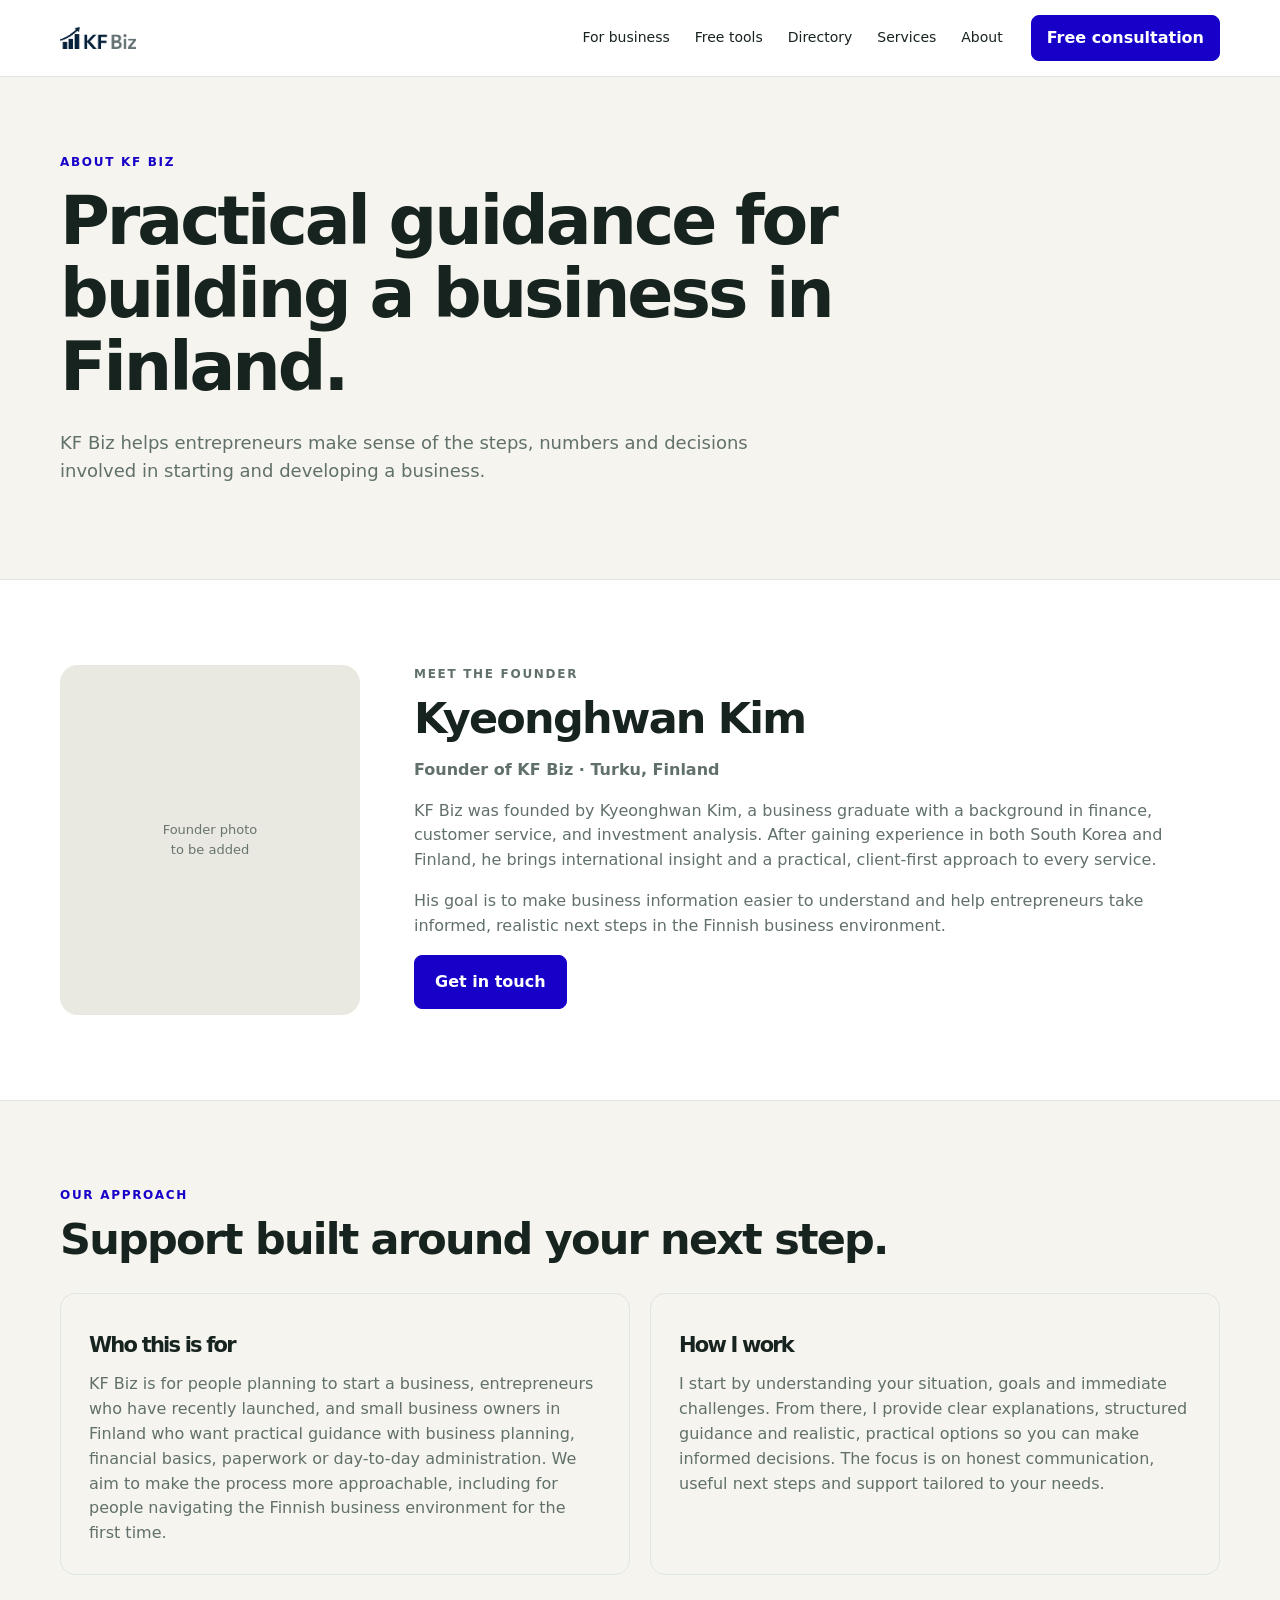
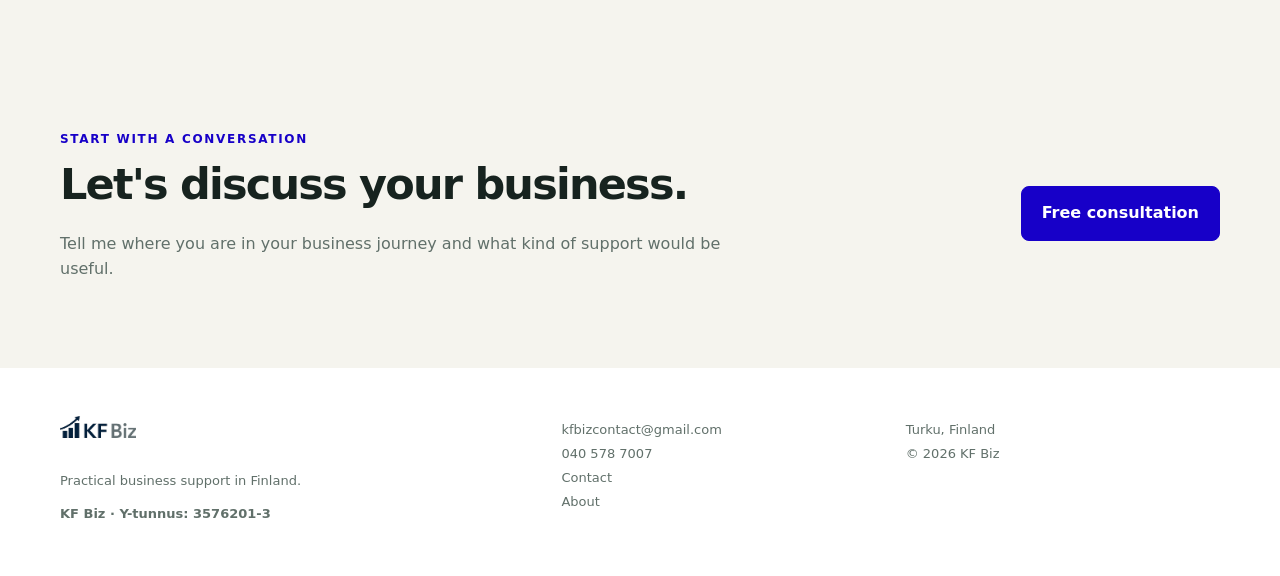
==== about.html @ 29cddc16 "Add KF Biz About page" ====
<!doctype html>
<html lang="en">
<head>
<meta charset="utf-8">
<meta name="viewport" content="width=device-width,initial-scale=1">
<title>About KF Biz — Business support in Finland</title>
<meta name="description" content="Meet Kyeonghwan Kim, founder of KF Biz, and learn about our practical approach to business support in Finland.">
<link rel="stylesheet" href="assets/styles.css">
<link rel="manifest" href="/manifest.webmanifest">
<meta name="theme-color" content="#1f2937">
<style>
.about-hero{background:var(--cream);padding:76px 0}.about-hero h1{font-size:clamp(42px,6vw,68px);letter-spacing:-3px;max-width:800px}.about-hero p:not(.eyebrow){font-size:18px;color:var(--muted);max-width:720px}.founder-grid{display:grid;grid-template-columns:300px 1fr;gap:54px;align-items:start}.portrait-placeholder{min-height:350px;border-radius:18px;background:#e9e8e1;display:flex;align-items:center;justify-content:center;color:#69746f;font-size:13px;text-align:center;padding:20px}.founder-copy h2{margin-bottom:12px}.founder-copy p{color:var(--muted)}.about-cards{display:grid;grid-template-columns:1fr 1fr;gap:20px;margin-top:30px}.about-card{padding:28px;border:1px solid var(--line);border-radius:15px}.about-card p{color:var(--muted);margin-bottom:0}.about-footer-id{font-weight:700;color:var(--ink)}@media(max-width:700px){.founder-grid,.about-cards{grid-template-columns:1fr}.portrait-placeholder{min-height:260px}.about-hero{padding:58px 0}}
</style>
</head>
<body>
<header class="site-header"><div class="container nav"><a class="brand" href="index.html" aria-label="KF Biz"><img src="assets/images/kf-biz-logo.png" alt="KF Biz"></a><nav aria-label="Main navigation"><a href="index.html#paths">For business</a><a href="tools/vat-calculator.html">Free tools</a><a href="index.html#directory">Directory</a><a href="index.html#services">Services</a><a href="about.html" aria-current="page">About</a></nav><a class="button button-small" href="contact.html">Free consultation</a></div></header>
<main>
<section class="about-hero"><div class="container"><p class="eyebrow">About KF Biz</p><h1>Practical guidance for building a business in Finland.</h1><p>KF Biz helps entrepreneurs make sense of the steps, numbers and decisions involved in starting and developing a business.</p></div></section>
<section class="section"><div class="container founder-grid"><div class="portrait-placeholder" role="img" aria-label="Founder photo to be added">Founder photo<br>to be added</div><div class="founder-copy"><p class="eyebrow">Meet the founder</p><h2>Kyeonghwan Kim</h2><p><strong>Founder of KF Biz · Turku, Finland</strong></p><p>KF Biz was founded by Kyeonghwan Kim, a business graduate with a background in finance, customer service, and investment analysis. After gaining experience in both South Korea and Finland, he brings international insight and a practical, client-first approach to every service.</p><p>His goal is to make business information easier to understand and help entrepreneurs take informed, realistic next steps in the Finnish business environment.</p><a class="button" href="contact.html">Get in touch</a></div></div></section>
<section class="section muted"><div class="container"><p class="eyebrow">Our approach</p><h2>Support built around your next step.</h2><div class="about-cards"><article class="about-card"><h3>Who this is for</h3><p>KF Biz is for people planning to start a business, entrepreneurs who have recently launched, and small business owners in Finland who want practical guidance with business planning, financial basics, paperwork or day-to-day administration. We aim to make the process more approachable, including for people navigating the Finnish business environment for the first time.</p></article><article class="about-card"><h3>How I work</h3><p>I start by understanding your situation, goals and immediate challenges. From there, I provide clear explanations, structured guidance and realistic, practical options so you can make informed decisions. The focus is on honest communication, useful next steps and support tailored to your needs.</p></article></div></div></section>
<section class="cta-section"><div class="container cta"><div><p class="eyebrow">Start with a conversation</p><h2>Let's discuss your business.</h2><p>Tell me where you are in your business journey and what kind of support would be useful.</p></div><a class="button" href="contact.html">Free consultation</a></div></section>
</main>
<footer><div class="container footer"><div><a class="brand" href="index.html" aria-label="KF Biz"><img src="assets/images/kf-biz-logo.png" alt="KF Biz"></a><p>Practical business support in Finland.</p><span class="about-footer-id">KF Biz · Y-tunnus: 3576201-3</span></div><div><a href="mailto:kfbizcontact@gmail.com">kfbizcontact@gmail.com</a><a href="tel:+358405787007">040 578 7007</a><a href="contact.html">Contact</a><a href="about.html">About</a></div><div><span>Turku, Finland</span><span>© 2026 KF Biz</span></div></div></footer>
<script>if ("serviceWorker" in navigator) { window.addEventListener("load", () => { navigator.serviceWorker.register("/sw.js").catch((error) => console.error("KF Biz service worker registration failed:", error)); }); }</script>
</body></html>
---- assets/styles.css ----
:root{--ink:#17231f;--muted:#61706a;--paper:#fff;--cream:#f5f4ee;--accent:#1700c8;--accent2:#f5f3ed;--line:#dfe5e1;--dark:#171717}*{box-sizing:border-box}html{scroll-behavior:smooth}body{margin:0;font-family:Inter,ui-sans-serif,system-ui,-apple-system,BlinkMacSystemFont,"Segoe UI",sans-serif;color:var(--ink);background:var(--paper);line-height:1.55}.container{width:min(1160px,calc(100% - 40px));margin:auto}.site-header{position:sticky;top:0;z-index:10;background:rgba(255,255,255,.94);backdrop-filter:blur(12px);border-bottom:1px solid var(--line)}.nav{height:76px;display:flex;align-items:center;gap:28px}.brand{font-size:24px;font-weight:850;letter-spacing:-1.2px;color:var(--ink);text-decoration:none;margin-right:auto}.brand span{color:var(--accent)}nav{display:flex;gap:25px}nav a{font-size:14px;color:var(--ink);text-decoration:none}.button{display:inline-flex;align-items:center;justify-content:center;background:var(--accent);color:white;text-decoration:none;font-weight:750;border-radius:8px;padding:14px 20px;border:1px solid var(--accent)}.button-small{padding:10px 15px}.button-outline{background:transparent;color:var(--ink);border-color:var(--line)}.button-light{background:#fff;color:var(--ink);border-color:#fff}.hero{background:var(--cream)}.hero-grid{display:grid;grid-template-columns:1.08fr .92fr;gap:80px;padding:95px 0 90px;align-items:center}.eyebrow{font-size:12px;text-transform:uppercase;letter-spacing:1.7px;font-weight:850;color:var(--accent);margin:0 0 12px}.light{color:#bcd2c8}h1,h2,h3{line-height:1.08;letter-spacing:-1.8px}h1{font-size:78px;margin:0 0 25px;letter-spacing:-4px}h1 em{font-style:normal;color:var(--accent)}h2{font-size:43px;margin:0 0 25px}h3{font-size:21px;margin:12px 0}.hero-copy{font-size:20px;color:var(--muted);max-width:660px}.hero-actions{display:flex;gap:12px;margin-top:30px}.trust{font-size:13px;color:var(--muted);margin-top:25px}.hero-panel{background:var(--cream);border-radius:24px;padding:38px;min-height:410px;display:flex;flex-direction:column;justify-content:space-between}.hero-panel h2{font-size:39px}.hero-panel p:not(.eyebrow){color:#53645d}.hero-stat{border-top:1px solid rgba(31,91,76,.18);padding-top:22px}.hero-stat strong{font-size:54px;letter-spacing:-3px;display:block}.hero-stat span{color:var(--muted);font-size:14px}.section{padding:85px 0;border-top:1px solid var(--line)}.muted{background:var(--cream)}.section-head{display:flex;align-items:end;justify-content:space-between}.section-head>a,.card>a,.tool-card{color:var(--accent)}.cards{display:grid;gap:18px;margin-top:34px}.three{grid-template-columns:repeat(3,1fr)}.four{grid-template-columns:repeat(4,1fr)}.card{border:1px solid var(--line);border-radius:15px;padding:28px;background:#fff}.card p,.tool-card span,.directory-card span{color:var(--muted)}.icon{font-weight:850;color:var(--accent);font-size:13px}.tool-card{background:#fff;border:1px solid var(--line);border-radius:15px;padding:25px;text-decoration:none;display:flex;flex-direction:column;gap:8px;min-height:145px}.tool-card strong{font-size:18px;color:var(--ink)}.dark{background:var(--dark);color:#fff}.directory-grid{display:grid;grid-template-columns:1fr 360px;gap:50px;align-items:center}.directory-grid h2{max-width:560px}.directory-grid p:not(.eyebrow){color:#c5d0cb;max-width:620px}.directory-card{background:var(--accent);border:1px solid var(--accent);border-radius:18px;padding:28px;display:flex;flex-direction:column;gap:10px}.directory-card strong{font-size:21px}.directory-card .button{margin-top:12px}.tag{font-size:11px;text-transform:uppercase;letter-spacing:1.2px;color:var(--accent);font-weight:850}.service strong{display:block;margin-top:22px}.cta-section{background:var(--cream);padding:70px 0}.cta{display:flex;align-items:center;justify-content:space-between;gap:40px}.cta p:not(.eyebrow){color:var(--muted);max-width:700px}.footer{padding:48px 0;display:grid;grid-template-columns:1.5fr 1fr 1fr;gap:30px;color:var(--muted);font-size:13px}.footer .brand{display:block;color:var(--ink);font-size:22px}.footer a:not(.brand),.footer span{display:block;color:var(--muted);text-decoration:none;margin:4px 0}@media(max-width:900px){nav{display:none}.hero-grid{grid-template-columns:1fr;gap:45px}.three,.four{grid-template-columns:1fr 1fr}.directory-grid{grid-template-columns:1fr}.cta{display:block}.cta .button{margin-top:18px}.footer{grid-template-columns:1fr 1fr}}@media(max-width:560px){.container{width:min(100% - 28px,1160px)}h1{font-size:56px}.hero-grid{padding:65px 0}.three,.four{grid-template-columns:1fr}.hero-actions{flex-direction:column;align-items:stretch}.nav .button{display:none}.section{padding:65px 0}.section-head{display:block}.footer{grid-template-columns:1fr}}

/* KF Biz official logo */
.brand{display:inline-flex;align-items:center;margin-right:auto;width:76px;height:42px}
.brand img{display:block;width:76px;height:auto;max-height:42px;object-fit:contain;object-position:left center}
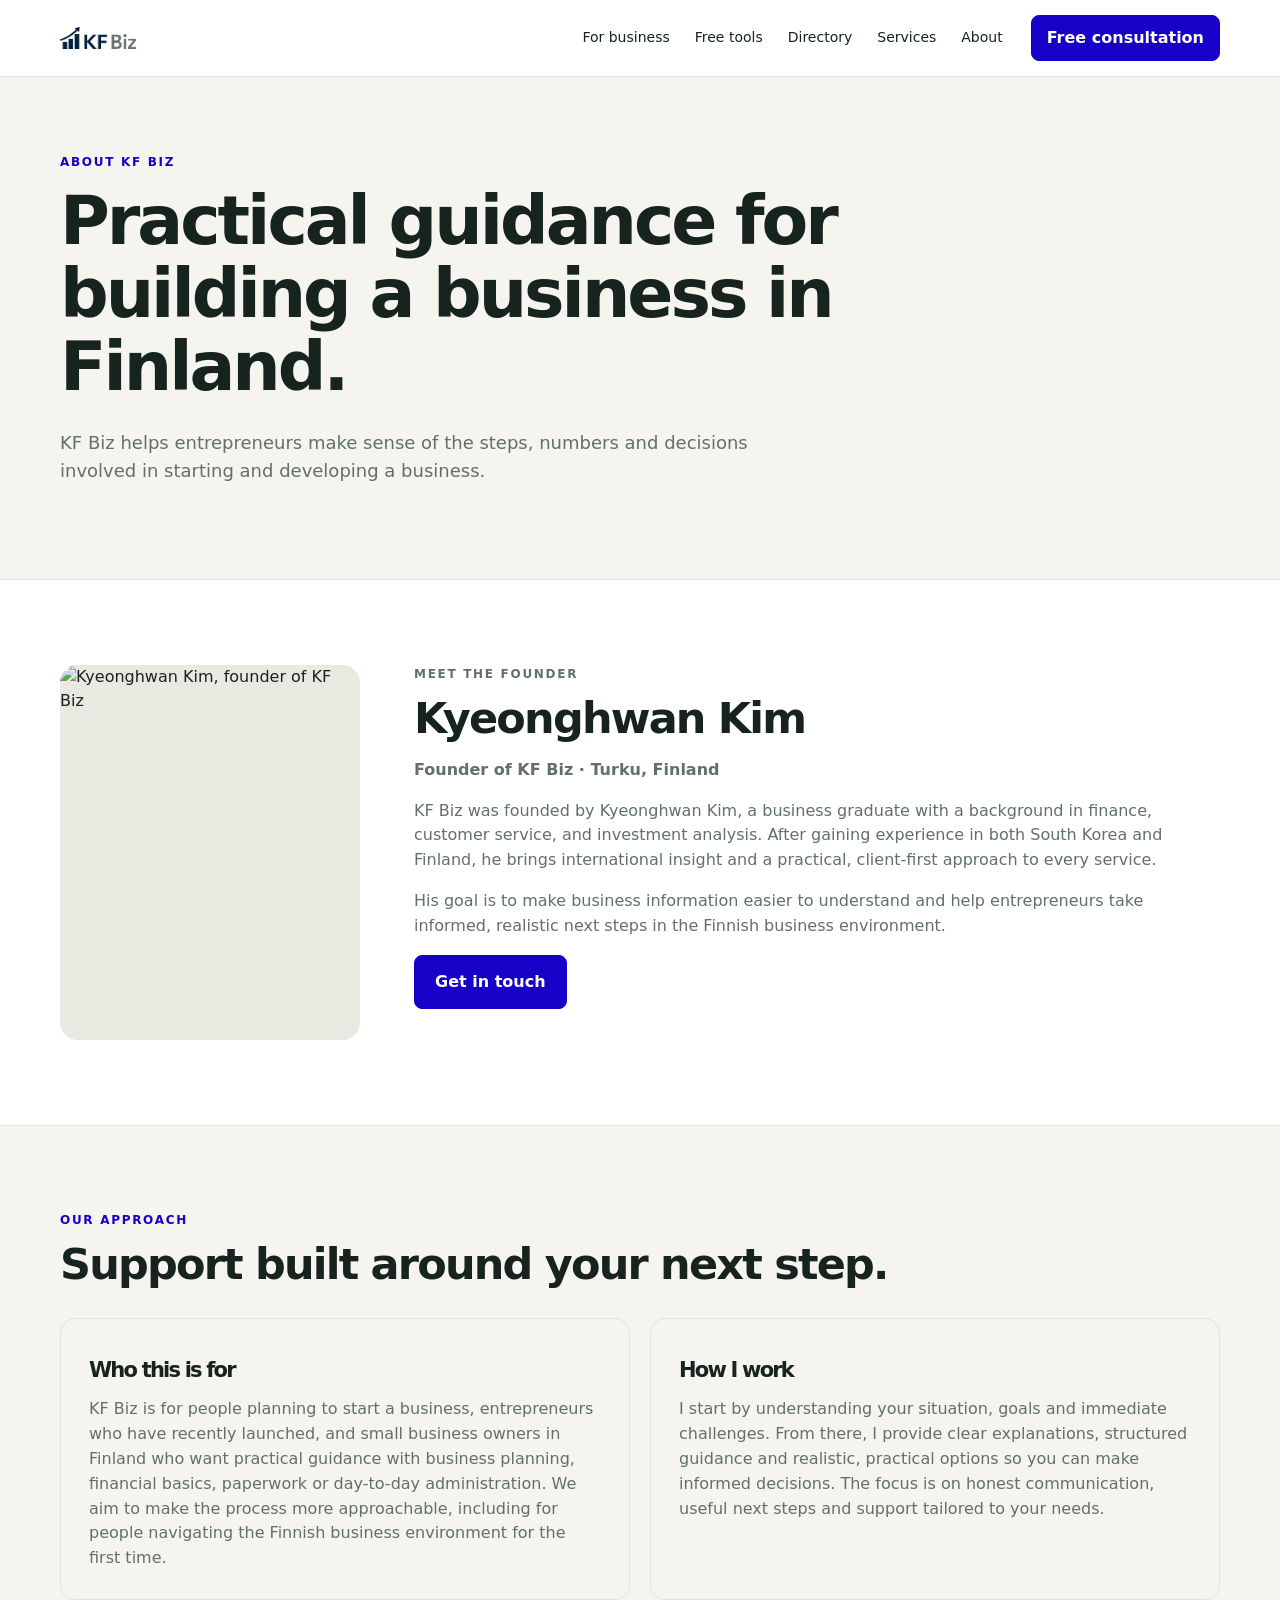
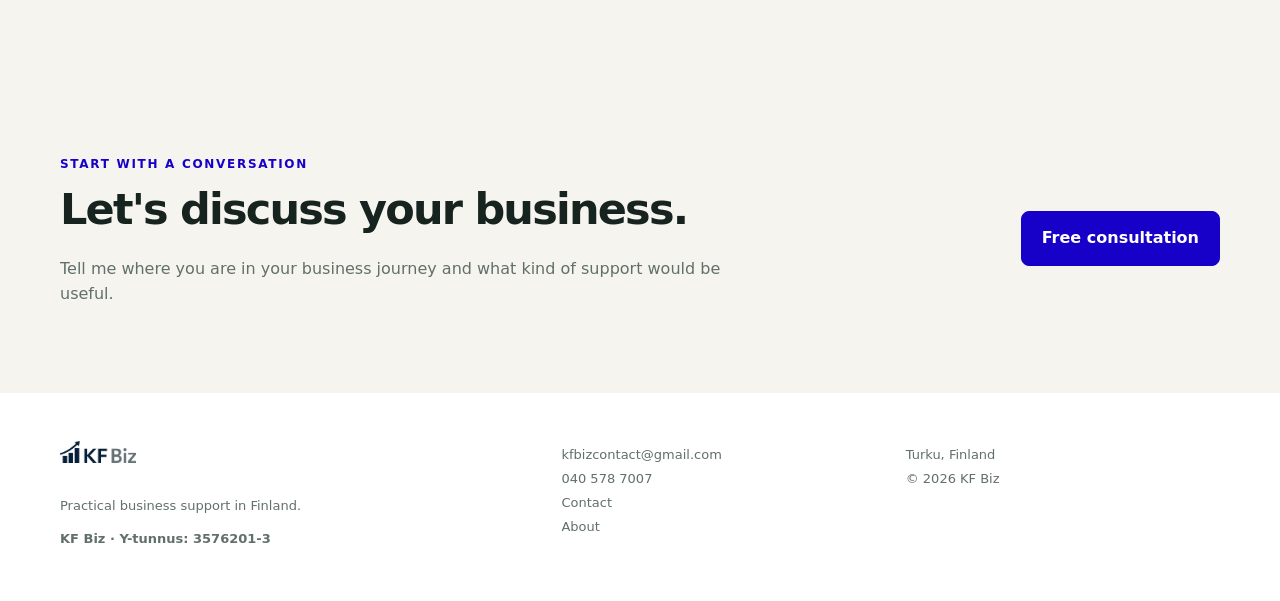
==== commit 079c74ea: "Use profile.png for founder photo" ====
--- a/about.html
+++ b/about.html
@@ -9,14 +9,14 @@
 <link rel="manifest" href="/manifest.webmanifest">
 <meta name="theme-color" content="#1f2937">
 <style>
-.about-hero{background:var(--cream);padding:76px 0}.about-hero h1{font-size:clamp(42px,6vw,68px);letter-spacing:-3px;max-width:800px}.about-hero p:not(.eyebrow){font-size:18px;color:var(--muted);max-width:720px}.founder-grid{display:grid;grid-template-columns:300px 1fr;gap:54px;align-items:start}.portrait-placeholder{min-height:350px;border-radius:18px;background:#e9e8e1;display:flex;align-items:center;justify-content:center;color:#69746f;font-size:13px;text-align:center;padding:20px}.founder-copy h2{margin-bottom:12px}.founder-copy p{color:var(--muted)}.about-cards{display:grid;grid-template-columns:1fr 1fr;gap:20px;margin-top:30px}.about-card{padding:28px;border:1px solid var(--line);border-radius:15px}.about-card p{color:var(--muted);margin-bottom:0}.about-footer-id{font-weight:700;color:var(--ink)}@media(max-width:700px){.founder-grid,.about-cards{grid-template-columns:1fr}.portrait-placeholder{min-height:260px}.about-hero{padding:58px 0}}
+.about-hero{background:var(--cream);padding:76px 0}.about-hero h1{font-size:clamp(42px,6vw,68px);letter-spacing:-3px;max-width:800px}.about-hero p:not(.eyebrow){font-size:18px;color:var(--muted);max-width:720px}.founder-grid{display:grid;grid-template-columns:300px 1fr;gap:54px;align-items:start}.founder-photo{display:block;width:100%;aspect-ratio:4/5;object-fit:cover;border-radius:18px;background:#e9e8e1}.founder-copy h2{margin-bottom:12px}.founder-copy p{color:var(--muted)}.about-cards{display:grid;grid-template-columns:1fr 1fr;gap:20px;margin-top:30px}.about-card{padding:28px;border:1px solid var(--line);border-radius:15px}.about-card p{color:var(--muted);margin-bottom:0}.about-footer-id{font-weight:700;color:var(--ink)}@media(max-width:700px){.founder-grid,.about-cards{grid-template-columns:1fr}.founder-photo{aspect-ratio:4/3}.about-hero{padding:58px 0}}
 </style>
 </head>
 <body>
 <header class="site-header"><div class="container nav"><a class="brand" href="index.html" aria-label="KF Biz"><img src="assets/images/kf-biz-logo.png" alt="KF Biz"></a><nav aria-label="Main navigation"><a href="index.html#paths">For business</a><a href="tools/vat-calculator.html">Free tools</a><a href="index.html#directory">Directory</a><a href="index.html#services">Services</a><a href="about.html" aria-current="page">About</a></nav><a class="button button-small" href="contact.html">Free consultation</a></div></header>
 <main>
 <section class="about-hero"><div class="container"><p class="eyebrow">About KF Biz</p><h1>Practical guidance for building a business in Finland.</h1><p>KF Biz helps entrepreneurs make sense of the steps, numbers and decisions involved in starting and developing a business.</p></div></section>
-<section class="section"><div class="container founder-grid"><div class="portrait-placeholder" role="img" aria-label="Founder photo to be added">Founder photo<br>to be added</div><div class="founder-copy"><p class="eyebrow">Meet the founder</p><h2>Kyeonghwan Kim</h2><p><strong>Founder of KF Biz · Turku, Finland</strong></p><p>KF Biz was founded by Kyeonghwan Kim, a business graduate with a background in finance, customer service, and investment analysis. After gaining experience in both South Korea and Finland, he brings international insight and a practical, client-first approach to every service.</p><p>His goal is to make business information easier to understand and help entrepreneurs take informed, realistic next steps in the Finnish business environment.</p><a class="button" href="contact.html">Get in touch</a></div></div></section>
+<section class="section"><div class="container founder-grid"><img class="founder-photo" src="assets/profile.png" alt="Kyeonghwan Kim, founder of KF Biz"><div class="founder-copy"><p class="eyebrow">Meet the founder</p><h2>Kyeonghwan Kim</h2><p><strong>Founder of KF Biz · Turku, Finland</strong></p><p>KF Biz was founded by Kyeonghwan Kim, a business graduate with a background in finance, customer service, and investment analysis. After gaining experience in both South Korea and Finland, he brings international insight and a practical, client-first approach to every service.</p><p>His goal is to make business information easier to understand and help entrepreneurs take informed, realistic next steps in the Finnish business environment.</p><a class="button" href="contact.html">Get in touch</a></div></div></section>
 <section class="section muted"><div class="container"><p class="eyebrow">Our approach</p><h2>Support built around your next step.</h2><div class="about-cards"><article class="about-card"><h3>Who this is for</h3><p>KF Biz is for people planning to start a business, entrepreneurs who have recently launched, and small business owners in Finland who want practical guidance with business planning, financial basics, paperwork or day-to-day administration. We aim to make the process more approachable, including for people navigating the Finnish business environment for the first time.</p></article><article class="about-card"><h3>How I work</h3><p>I start by understanding your situation, goals and immediate challenges. From there, I provide clear explanations, structured guidance and realistic, practical options so you can make informed decisions. The focus is on honest communication, useful next steps and support tailored to your needs.</p></article></div></div></section>
 <section class="cta-section"><div class="container cta"><div><p class="eyebrow">Start with a conversation</p><h2>Let's discuss your business.</h2><p>Tell me where you are in your business journey and what kind of support would be useful.</p></div><a class="button" href="contact.html">Free consultation</a></div></section>
 </main>
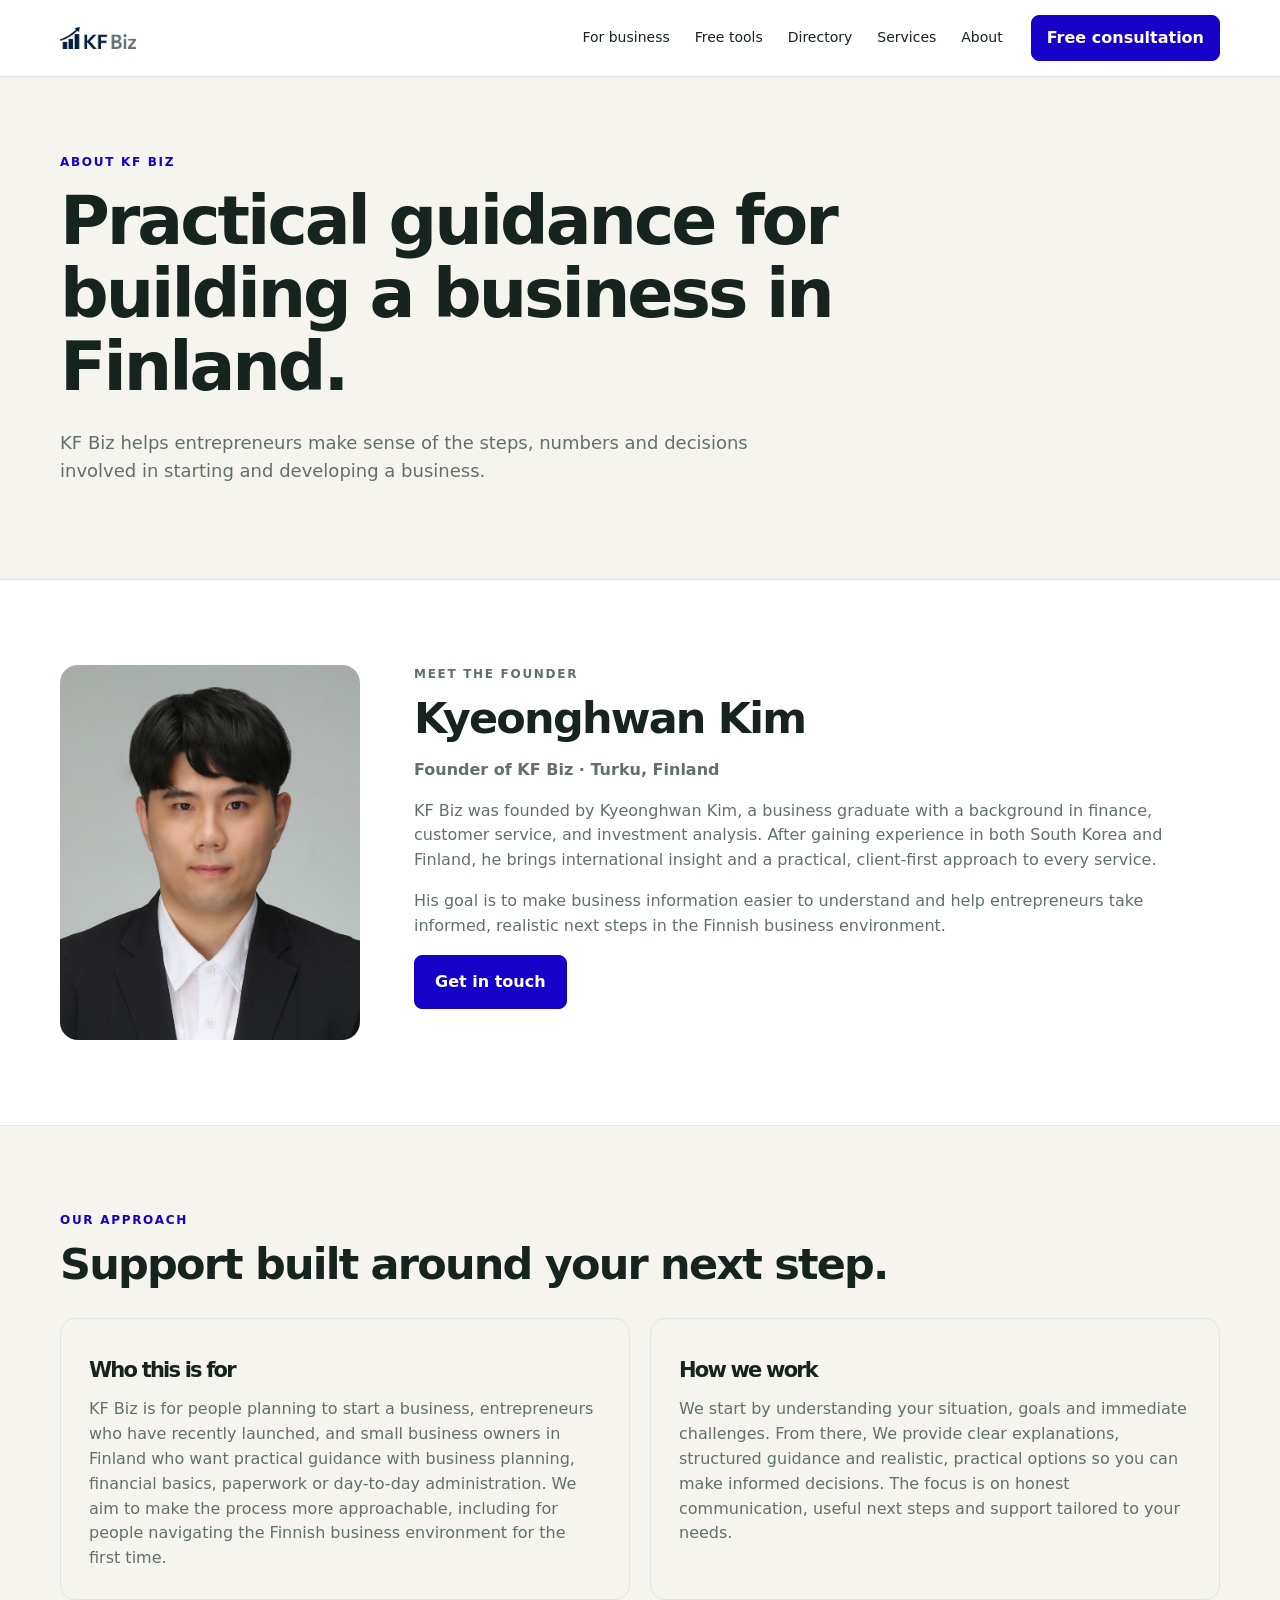
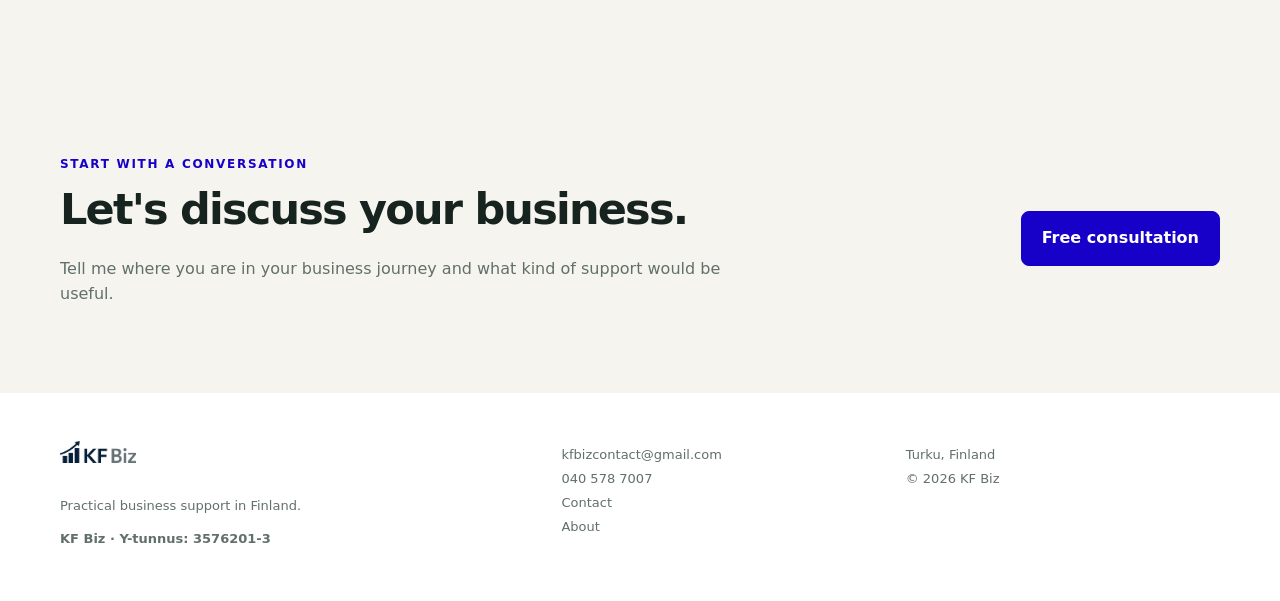
==== commit ddd280a3: "Update about.html" ====
--- a/about.html
+++ b/about.html
@@ -16,10 +16,10 @@
 <header class="site-header"><div class="container nav"><a class="brand" href="index.html" aria-label="KF Biz"><img src="assets/images/kf-biz-logo.png" alt="KF Biz"></a><nav aria-label="Main navigation"><a href="index.html#paths">For business</a><a href="tools/vat-calculator.html">Free tools</a><a href="index.html#directory">Directory</a><a href="index.html#services">Services</a><a href="about.html" aria-current="page">About</a></nav><a class="button button-small" href="contact.html">Free consultation</a></div></header>
 <main>
 <section class="about-hero"><div class="container"><p class="eyebrow">About KF Biz</p><h1>Practical guidance for building a business in Finland.</h1><p>KF Biz helps entrepreneurs make sense of the steps, numbers and decisions involved in starting and developing a business.</p></div></section>
-<section class="section"><div class="container founder-grid"><img class="founder-photo" src="assets/profile.png" alt="Kyeonghwan Kim, founder of KF Biz"><div class="founder-copy"><p class="eyebrow">Meet the founder</p><h2>Kyeonghwan Kim</h2><p><strong>Founder of KF Biz · Turku, Finland</strong></p><p>KF Biz was founded by Kyeonghwan Kim, a business graduate with a background in finance, customer service, and investment analysis. After gaining experience in both South Korea and Finland, he brings international insight and a practical, client-first approach to every service.</p><p>His goal is to make business information easier to understand and help entrepreneurs take informed, realistic next steps in the Finnish business environment.</p><a class="button" href="contact.html">Get in touch</a></div></div></section>
-<section class="section muted"><div class="container"><p class="eyebrow">Our approach</p><h2>Support built around your next step.</h2><div class="about-cards"><article class="about-card"><h3>Who this is for</h3><p>KF Biz is for people planning to start a business, entrepreneurs who have recently launched, and small business owners in Finland who want practical guidance with business planning, financial basics, paperwork or day-to-day administration. We aim to make the process more approachable, including for people navigating the Finnish business environment for the first time.</p></article><article class="about-card"><h3>How I work</h3><p>I start by understanding your situation, goals and immediate challenges. From there, I provide clear explanations, structured guidance and realistic, practical options so you can make informed decisions. The focus is on honest communication, useful next steps and support tailored to your needs.</p></article></div></div></section>
+<section class="section"><div class="container founder-grid"><img class="founder-photo" src="assets/images/profile.png" alt="Kyeonghwan Kim, founder of KF Biz"><div class="founder-copy"><p class="eyebrow">Meet the founder</p><h2>Kyeonghwan Kim</h2><p><strong>Founder of KF Biz · Turku, Finland</strong></p><p>KF Biz was founded by Kyeonghwan Kim, a business graduate with a background in finance, customer service, and investment analysis. After gaining experience in both South Korea and Finland, he brings international insight and a practical, client-first approach to every service.</p><p>His goal is to make business information easier to understand and help entrepreneurs take informed, realistic next steps in the Finnish business environment.</p><a class="button" href="contact.html">Get in touch</a></div></div></section>
+<section class="section muted"><div class="container"><p class="eyebrow">Our approach</p><h2>Support built around your next step.</h2><div class="about-cards"><article class="about-card"><h3>Who this is for</h3><p>KF Biz is for people planning to start a business, entrepreneurs who have recently launched, and small business owners in Finland who want practical guidance with business planning, financial basics, paperwork or day-to-day administration. We aim to make the process more approachable, including for people navigating the Finnish business environment for the first time.</p></article><article class="about-card"><h3>How we work</h3><p>We start by understanding your situation, goals and immediate challenges. From there, We provide clear explanations, structured guidance and realistic, practical options so you can make informed decisions. The focus is on honest communication, useful next steps and support tailored to your needs.</p></article></div></div></section>
 <section class="cta-section"><div class="container cta"><div><p class="eyebrow">Start with a conversation</p><h2>Let's discuss your business.</h2><p>Tell me where you are in your business journey and what kind of support would be useful.</p></div><a class="button" href="contact.html">Free consultation</a></div></section>
 </main>
 <footer><div class="container footer"><div><a class="brand" href="index.html" aria-label="KF Biz"><img src="assets/images/kf-biz-logo.png" alt="KF Biz"></a><p>Practical business support in Finland.</p><span class="about-footer-id">KF Biz · Y-tunnus: 3576201-3</span></div><div><a href="mailto:kfbizcontact@gmail.com">kfbizcontact@gmail.com</a><a href="tel:+358405787007">040 578 7007</a><a href="contact.html">Contact</a><a href="about.html">About</a></div><div><span>Turku, Finland</span><span>© 2026 KF Biz</span></div></div></footer>
 <script>if ("serviceWorker" in navigator) { window.addEventListener("load", () => { navigator.serviceWorker.register("/sw.js").catch((error) => console.error("KF Biz service worker registration failed:", error)); }); }</script>
-</body></html>+</body></html>
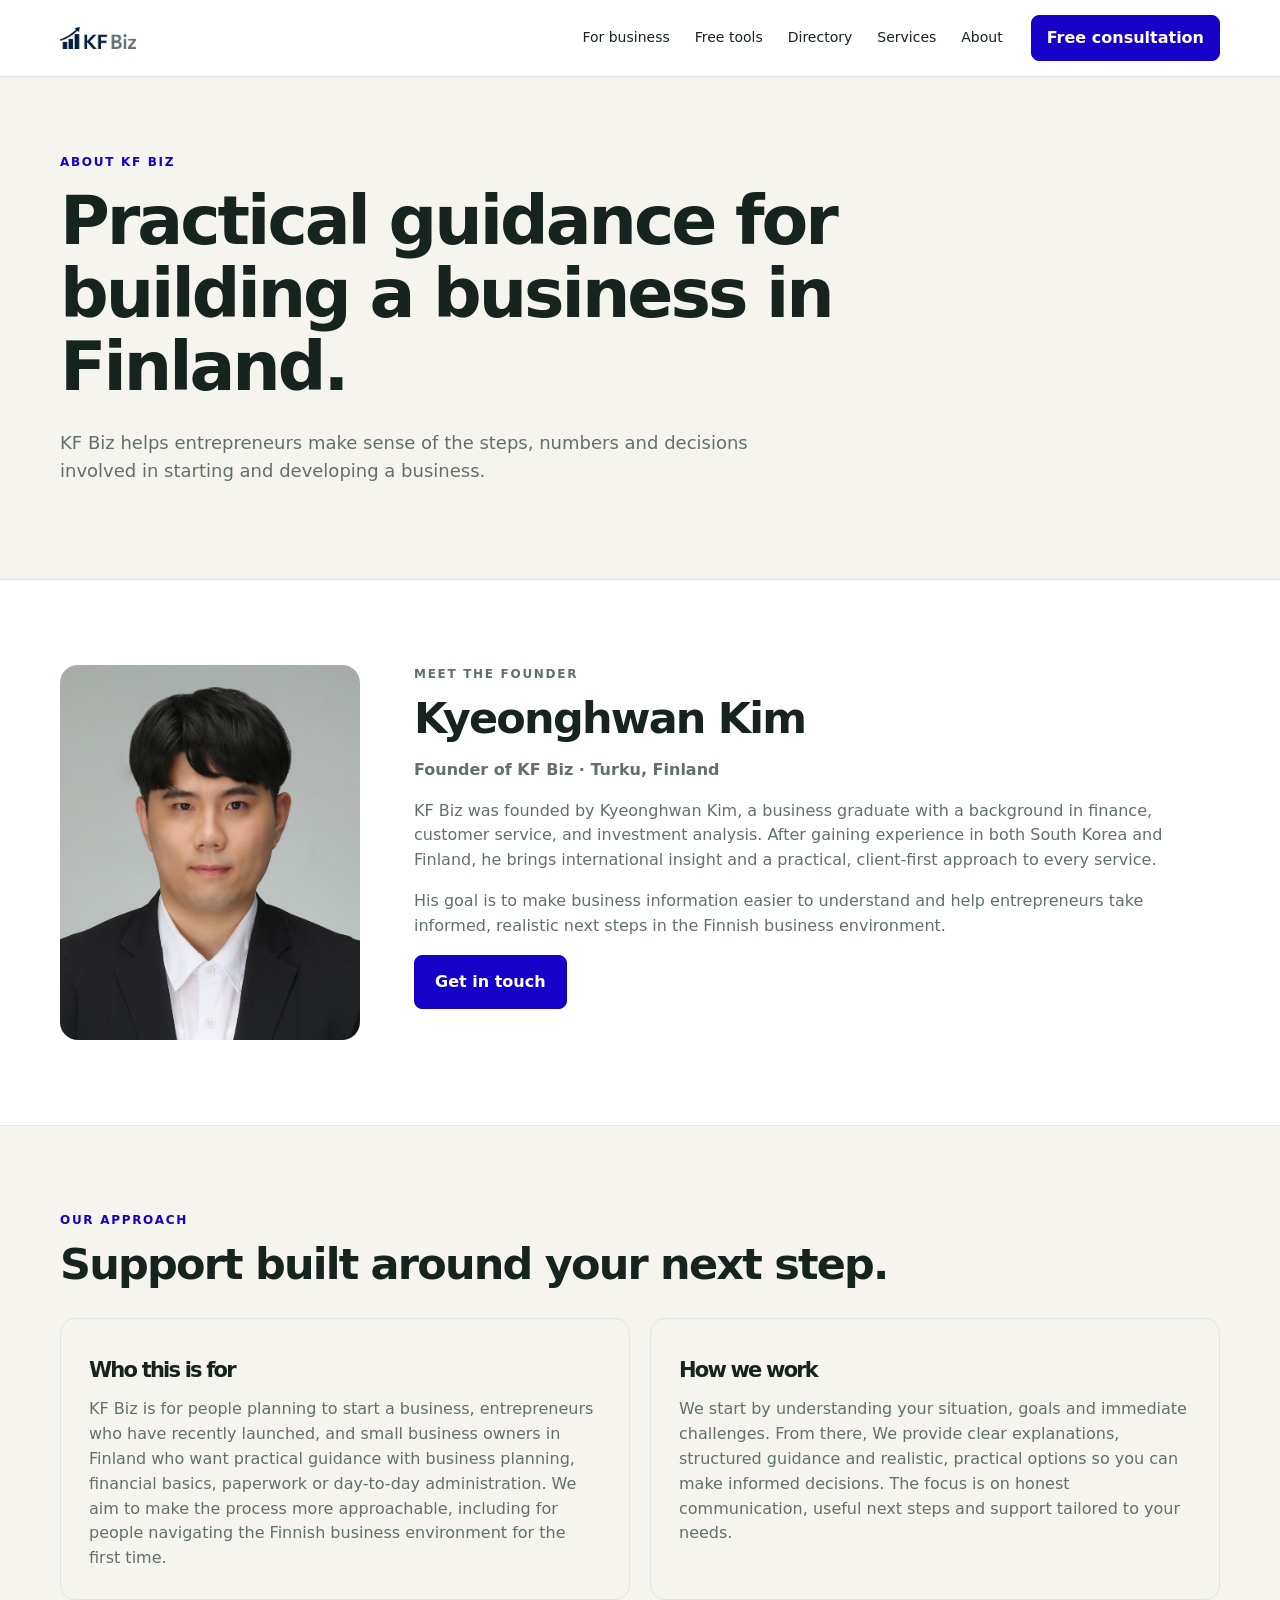
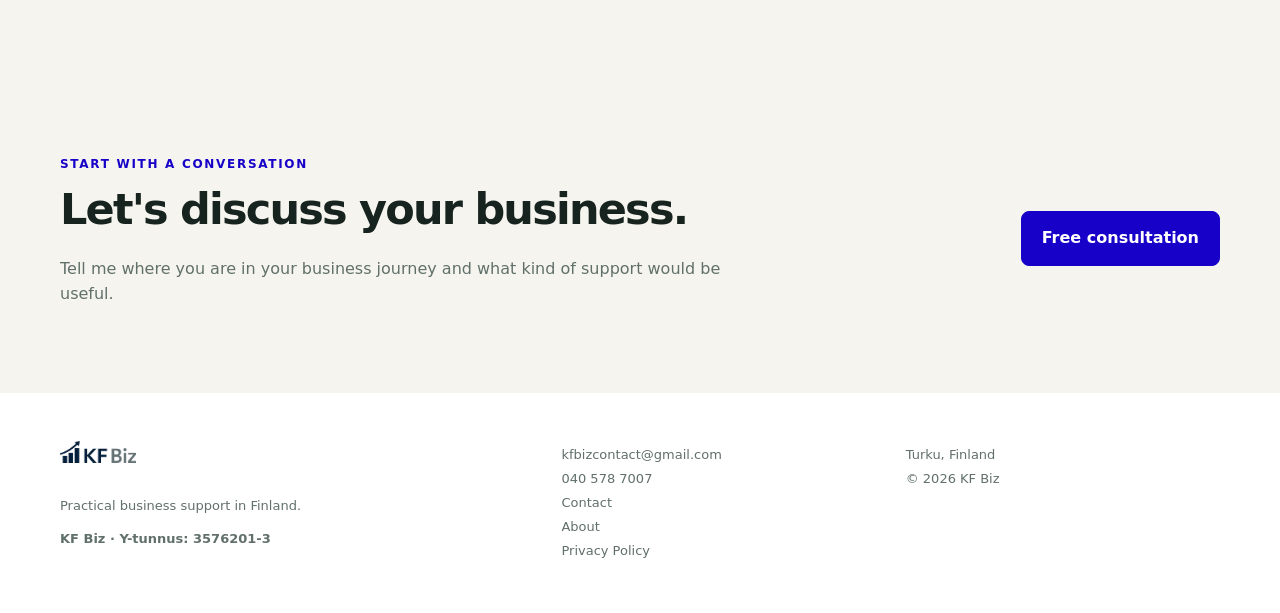
==== commit 19bdd974: "Add privacy policy to footer" ====
--- a/about.html
+++ b/about.html
@@ -20,6 +20,6 @@
 <section class="section muted"><div class="container"><p class="eyebrow">Our approach</p><h2>Support built around your next step.</h2><div class="about-cards"><article class="about-card"><h3>Who this is for</h3><p>KF Biz is for people planning to start a business, entrepreneurs who have recently launched, and small business owners in Finland who want practical guidance with business planning, financial basics, paperwork or day-to-day administration. We aim to make the process more approachable, including for people navigating the Finnish business environment for the first time.</p></article><article class="about-card"><h3>How we work</h3><p>We start by understanding your situation, goals and immediate challenges. From there, We provide clear explanations, structured guidance and realistic, practical options so you can make informed decisions. The focus is on honest communication, useful next steps and support tailored to your needs.</p></article></div></div></section>
 <section class="cta-section"><div class="container cta"><div><p class="eyebrow">Start with a conversation</p><h2>Let's discuss your business.</h2><p>Tell me where you are in your business journey and what kind of support would be useful.</p></div><a class="button" href="contact.html">Free consultation</a></div></section>
 </main>
-<footer><div class="container footer"><div><a class="brand" href="index.html" aria-label="KF Biz"><img src="assets/images/kf-biz-logo.png" alt="KF Biz"></a><p>Practical business support in Finland.</p><span class="about-footer-id">KF Biz · Y-tunnus: 3576201-3</span></div><div><a href="mailto:kfbizcontact@gmail.com">kfbizcontact@gmail.com</a><a href="tel:+358405787007">040 578 7007</a><a href="contact.html">Contact</a><a href="about.html">About</a></div><div><span>Turku, Finland</span><span>© 2026 KF Biz</span></div></div></footer>
+<footer><div class="container footer"><div><a class="brand" href="index.html" aria-label="KF Biz"><img src="assets/images/kf-biz-logo.png" alt="KF Biz"></a><p>Practical business support in Finland.</p><span class="about-footer-id">KF Biz · Y-tunnus: 3576201-3</span></div><div><a href="mailto:kfbizcontact@gmail.com">kfbizcontact@gmail.com</a><a href="tel:+358405787007">040 578 7007</a><a href="contact.html">Contact</a><a href="about.html">About</a><a href="privacy.html">Privacy Policy</a></div><div><span>Turku, Finland</span><span>© 2026 KF Biz</span></div></div></footer>
 <script>if ("serviceWorker" in navigator) { window.addEventListener("load", () => { navigator.serviceWorker.register("/sw.js").catch((error) => console.error("KF Biz service worker registration failed:", error)); }); }</script>
 </body></html>
